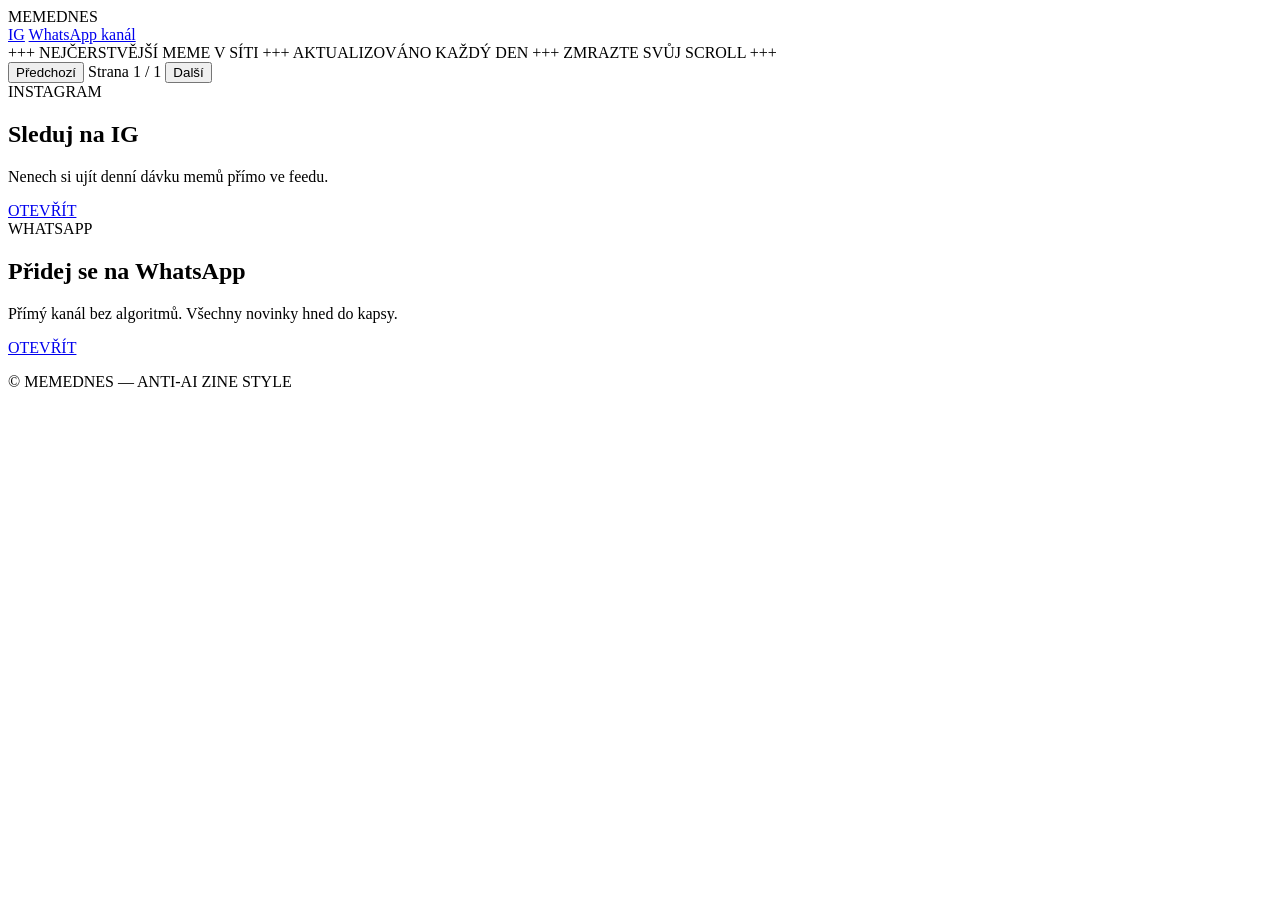
==== index.html @ 29584ed4 "Add initial HTML structure for MEMEDNES site" ====
<!DOCTYPE html>
<html lang="cs">
<head>
    <meta charset="UTF-8">
    <meta name="viewport" content="width=device-width, initial-scale=1.0">
    <title>MEMEDNES</title>
    <!-- Google Fonts -->
    <link rel="preconnect" href="https://fonts.googleapis.com">
    <link rel="preconnect" href="https://fonts.gstatic.com" crossorigin>
    <link href="https://fonts.googleapis.com/css2?family=Anton&family=IBM+Plex+Mono:ital,wght@0,400;0,700;1,400&family=Space+Grotesk:wght@700&display=swap" rel="stylesheet">
    <link rel="stylesheet" href="style.css">
</head>
<body>

    <header class="navbar">
        <div class="logo">MEMEDNES</div>
        <nav class="nav-links">
            <a href="https://instagram.com" target="_blank" class="btn-top">IG</a>
            <a href="https://whatsapp.com" target="_blank" class="btn-top">WhatsApp kanál</a>
        </nav>
    </header>

    <main class="container">
        <div class="ticker">
            <span>+++ NEJČERSTVĚJŠÍ MEME V SÍTI +++ AKTUALIZOVÁNO KAŽDÝ DEN +++ ZMRAZTE SVŮJ SCROLL +++</span>
        </div>

        <section id="meme-feed" class="meme-grid">
            <!-- Memy se načtou dynamicky z script.js -->
        </section>

        <nav class="pagination">
            <button id="btn-prev" class="pg-btn">Předchozí</button>
            <span id="page-info" class="pg-info">Strana 1 / 1</span>
            <button id="btn-next" class="pg-btn">Další</button>
        </nav>

        <section id="promo" class="promo-section">
            <div class="promo-box">
                <div class="promo-tag">INSTAGRAM</div>
                <h2>Sleduj na IG</h2>
                <p>Nenech si ujít denní dávku memů přímo ve feedu.</p>
                <a href="https://instagram.com" target="_blank" class="btn-action">OTEVŘÍT</a>
            </div>
            <div class="promo-box highlight">
                <div class="promo-tag">WHATSAPP</div>
                <h2>Přidej se na WhatsApp</h2>
                <p>Přímý kanál bez algoritmů. Všechny novinky hned do kapsy.</p>
                <a href="https://whatsapp.com" target="_blank" class="btn-action">OTEVŘÍT</a>
            </div>
        </section>
    </main>

    <footer class="footer">
        <p>&copy; MEMEDNES — ANTI-AI ZINE STYLE</p>
    </footer>

    <script src="script.js"></script>
</body>
</html>
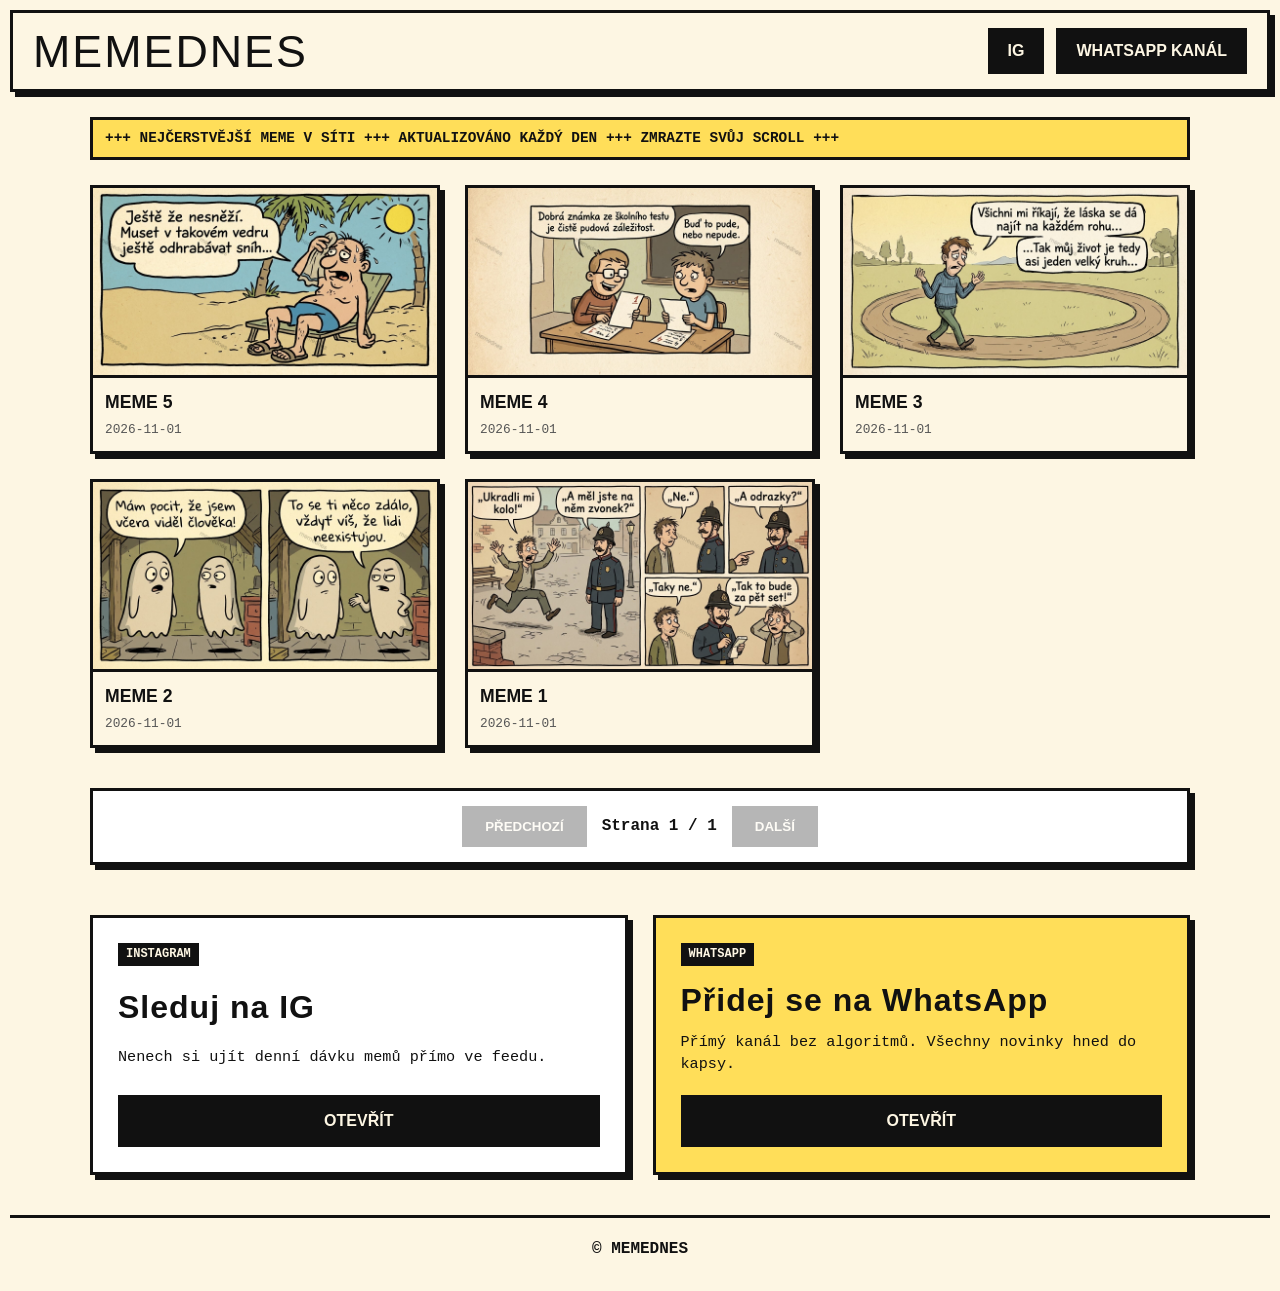
==== commit c5f5c175: "Update footer copyright text" ====
--- a/index.html
+++ b/index.html
@@ -52,7 +52,7 @@
     </main>
 
     <footer class="footer">
-        <p>&copy; MEMEDNES — ANTI-AI ZINE STYLE</p>
+        <p>&copy; MEMEDNES</p>
     </footer>
 
     <script src="script.js"></script>
--- a/style.css
+++ b/style.css
@@ -0,0 +1,264 @@
+/* Brutalist / Newspaper / Zine Reset & Core Variables */
+:root {
+    --bg-color: #fdf6e3;
+    --text-color: #111111;
+    --accent-yellow: #ffde59;
+    --border-width: 3px;
+    --shadow-hard: 5px 5px 0px #111111;
+}
+
+* {
+    box-sizing: border-box;
+    margin: 0;
+    padding: 0;
+}
+
+body {
+    background-color: var(--bg-color);
+    color: var(--text-color);
+    font-family: 'IBM Plex Mono', monospace;
+    line-height: 1.4;
+    padding: 10px;
+}
+
+/* Header & Navbar */
+.navbar {
+    display: flex;
+    justify-content: space-between;
+    align-items: center;
+    border: var(--border-width) solid var(--text-color);
+    background-color: var(--bg-color);
+    padding: 15px 20px;
+    margin-bottom: 25px;
+    box-shadow: var(--shadow-hard);
+}
+
+.logo {
+    font-family: 'Anton', sans-serif;
+    font-size: 2.8rem;
+    letter-spacing: 2px;
+    text-transform: uppercase;
+    line-height: 1;
+}
+
+.nav-links {
+    display: flex;
+    gap: 12px;
+}
+
+.btn-top {
+    display: inline-block;
+    background-color: var(--text-color);
+    color: var(--bg-color);
+    font-family: 'Space Grotesk', sans-serif;
+    font-weight: 700;
+    text-decoration: none;
+    text-transform: uppercase;
+    padding: 10px 18px;
+    border: 2px solid var(--text-color);
+    transition: all 0.1s ease;
+}
+
+.btn-top:hover {
+    background-color: var(--accent-yellow);
+    color: var(--text-color);
+    box-shadow: 3px 3px 0px var(--text-color);
+    transform: translate(-2px, -2px);
+}
+
+/* Container */
+.container {
+    max-width: 1100px;
+    margin: 0 auto;
+}
+
+/* Ticker Banner */
+.ticker {
+    border: var(--border-width) solid var(--text-color);
+    background-color: var(--accent-yellow);
+    padding: 8px 12px;
+    font-weight: 700;
+    font-size: 0.9rem;
+    margin-bottom: 25px;
+    text-transform: uppercase;
+    overflow: hidden;
+    white-space: nowrap;
+}
+
+/* Grid Layout pro Memy */
+.meme-grid {
+    display: grid;
+    grid-template-columns: repeat(auto-fill, minmax(300px, 1fr));
+    gap: 25px;
+    margin-bottom: 30px;
+}
+
+.meme-card {
+    border: var(--border-width) solid var(--text-color);
+    background-color: #fff;
+    box-shadow: var(--shadow-hard);
+    display: flex;
+    flex-direction: column;
+}
+
+.meme-card img {
+    width: 100%;
+    height: auto;
+    display: block;
+    border-bottom: var(--border-width) solid var(--text-color);
+    background-color: #eee;
+}
+
+.meme-info {
+    padding: 12px;
+    background-color: var(--bg-color);
+}
+
+.meme-title {
+    font-family: 'Space Grotesk', sans-serif;
+    font-size: 1.1rem;
+    font-weight: 700;
+    margin-bottom: 6px;
+    text-transform: uppercase;
+}
+
+.meme-date {
+    font-size: 0.8rem;
+    color: #555;
+}
+
+/* Stránkování */
+.pagination {
+    display: flex;
+    justify-content: center;
+    align-items: center;
+    gap: 15px;
+    margin: 40px 0;
+    padding: 15px;
+    border: var(--border-width) solid var(--text-color);
+    background-color: #fff;
+    box-shadow: var(--shadow-hard);
+}
+
+.pg-btn {
+    background-color: var(--text-color);
+    color: var(--bg-color);
+    border: var(--border-width) solid var(--text-color);
+    font-family: 'Space Grotesk', sans-serif;
+    font-weight: 700;
+    padding: 10px 20px;
+    cursor: pointer;
+    text-transform: uppercase;
+}
+
+.pg-btn:hover:not(:disabled) {
+    background-color: var(--accent-yellow);
+    color: var(--text-color);
+}
+
+.pg-btn:disabled {
+    opacity: 0.3;
+    cursor: not-allowed;
+}
+
+.pg-info {
+    font-weight: 700;
+    font-size: 1rem;
+}
+
+/* Promo Sekce */
+.promo-section {
+    display: grid;
+    grid-template-columns: repeat(auto-fit, minmax(300px, 1fr));
+    gap: 25px;
+    margin-top: 50px;
+    margin-bottom: 30px;
+}
+
+.promo-box {
+    border: var(--border-width) solid var(--text-color);
+    background-color: #fff;
+    padding: 25px;
+    box-shadow: var(--shadow-hard);
+    position: relative;
+    display: flex;
+    flex-direction: column;
+    justify-content: space-between;
+}
+
+.promo-box.highlight {
+    background-color: var(--accent-yellow);
+}
+
+.promo-tag {
+    display: inline-block;
+    align-self: flex-start;
+    background-color: var(--text-color);
+    color: var(--bg-color);
+    font-size: 0.75rem;
+    font-weight: 700;
+    padding: 3px 8px;
+    margin-bottom: 12px;
+}
+
+.promo-box h2 {
+    font-family: 'Anton', sans-serif;
+    font-size: 2rem;
+    margin-bottom: 10px;
+    letter-spacing: 1px;
+}
+
+.promo-box p {
+    margin-bottom: 20px;
+    font-size: 0.95rem;
+}
+
+.btn-action {
+    display: inline-block;
+    text-align: center;
+    background-color: var(--text-color);
+    color: var(--bg-color);
+    font-family: 'Space Grotesk', sans-serif;
+    font-weight: 700;
+    text-decoration: none;
+    padding: 12px 20px;
+    border: var(--border-width) solid var(--text-color);
+    transition: all 0.1s ease;
+}
+
+.btn-action:hover {
+    background-color: var(--accent-yellow);
+    color: var(--text-color);
+    box-shadow: 4px 4px 0px var(--text-color);
+    transform: translate(-2px, -2px);
+}
+
+.promo-box.highlight .btn-action:hover {
+    background-color: #fff;
+    color: var(--text-color);
+}
+
+/* Footer */
+.footer {
+    text-align: center;
+    padding: 20px;
+    border-top: var(--border-width) solid var(--text-color);
+    margin-top: 40px;
+    font-weight: 700;
+}
+
+/* Responsive Styles */
+@media (max-width: 600px) {
+    .navbar {
+        flex-direction: column;
+        gap: 15px;
+        align-items: flex-start;
+    }
+    .logo {
+        font-size: 2.2rem;
+    }
+    .pagination {
+        flex-direction: column;
+        gap: 10px;
+    }
+}
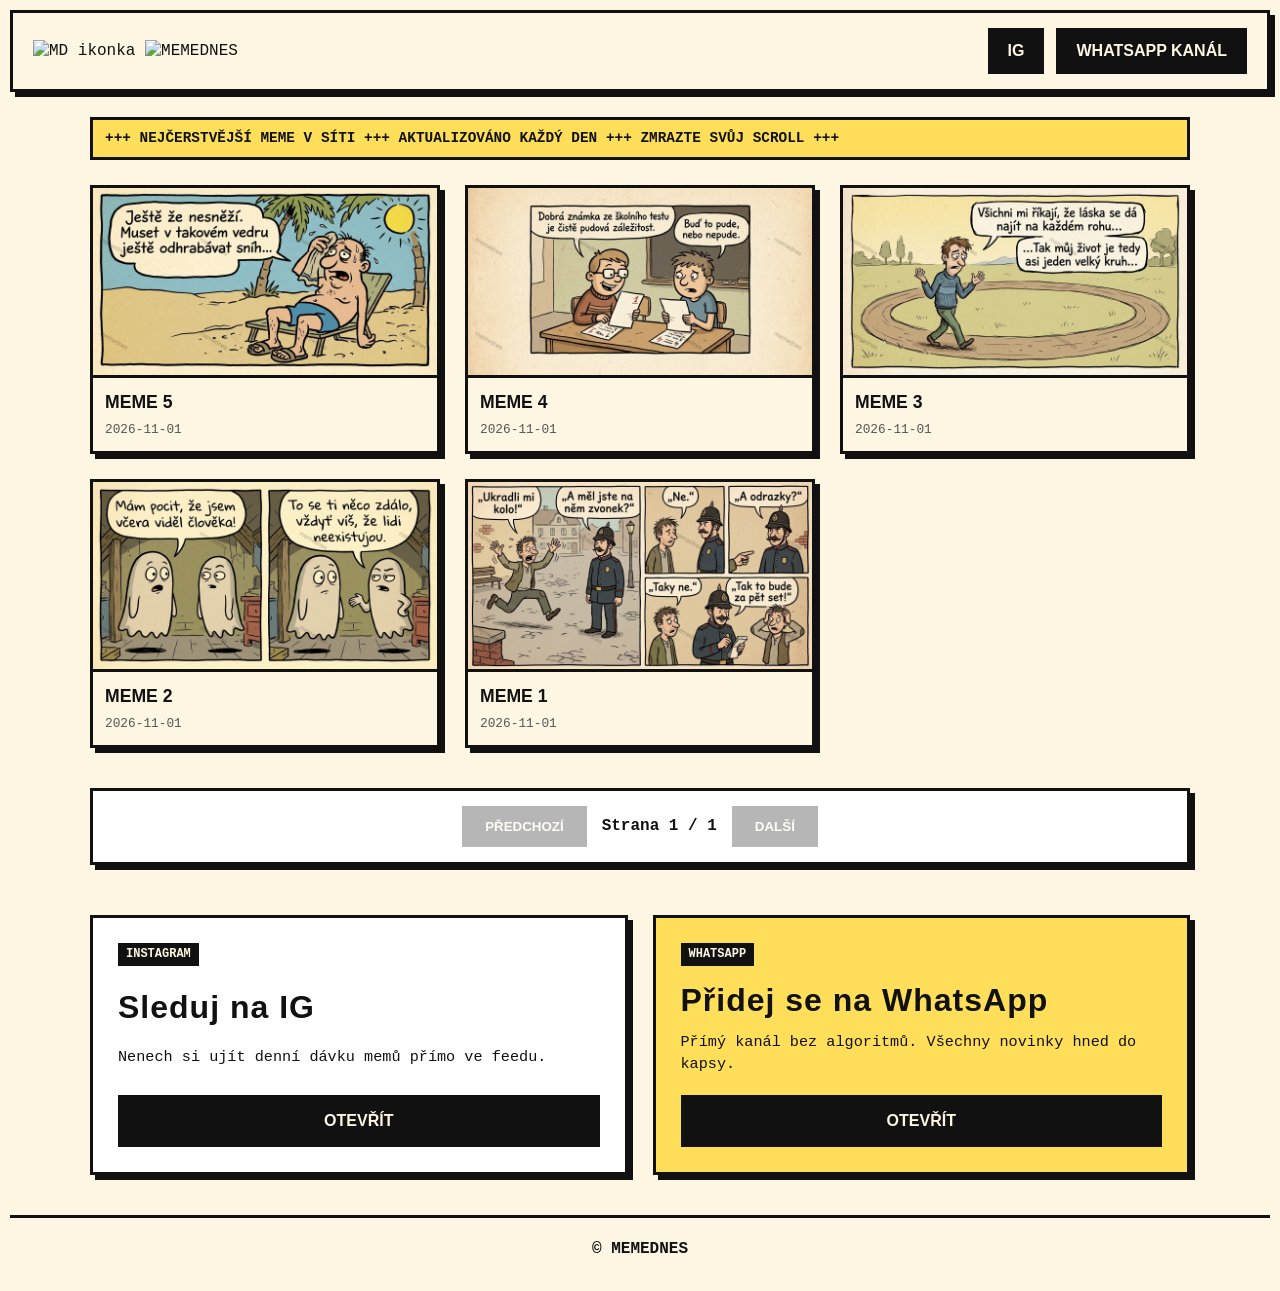
==== commit 4cde9bef: "Update index.html" ====
--- a/index.html
+++ b/index.html
@@ -4,6 +4,8 @@
     <meta charset="UTF-8">
     <meta name="viewport" content="width=device-width, initial-scale=1.0">
     <title>MEMEDNES</title>
+    <!-- Favicon (malé logo jako ikona v záložce prohlížeče) -->
+    <link rel="icon" type="image/png" href="logo_male.png">
     <!-- Google Fonts -->
     <link rel="preconnect" href="https://fonts.googleapis.com">
     <link rel="preconnect" href="https://fonts.gstatic.com" crossorigin>
@@ -13,7 +15,10 @@
 <body>
 
     <header class="navbar">
-        <div class="logo">MEMEDNES</div>
+        <div class="logo-container">
+            <img src="logo_male.png" alt="MD ikonka" class="logo-icon">
+            <img src="logo_velke.png" alt="MEMEDNES" class="logo-main">
+        </div>
         <nav class="nav-links">
             <a href="https://instagram.com" target="_blank" class="btn-top">IG</a>
             <a href="https://whatsapp.com" target="_blank" class="btn-top">WhatsApp kanál</a>
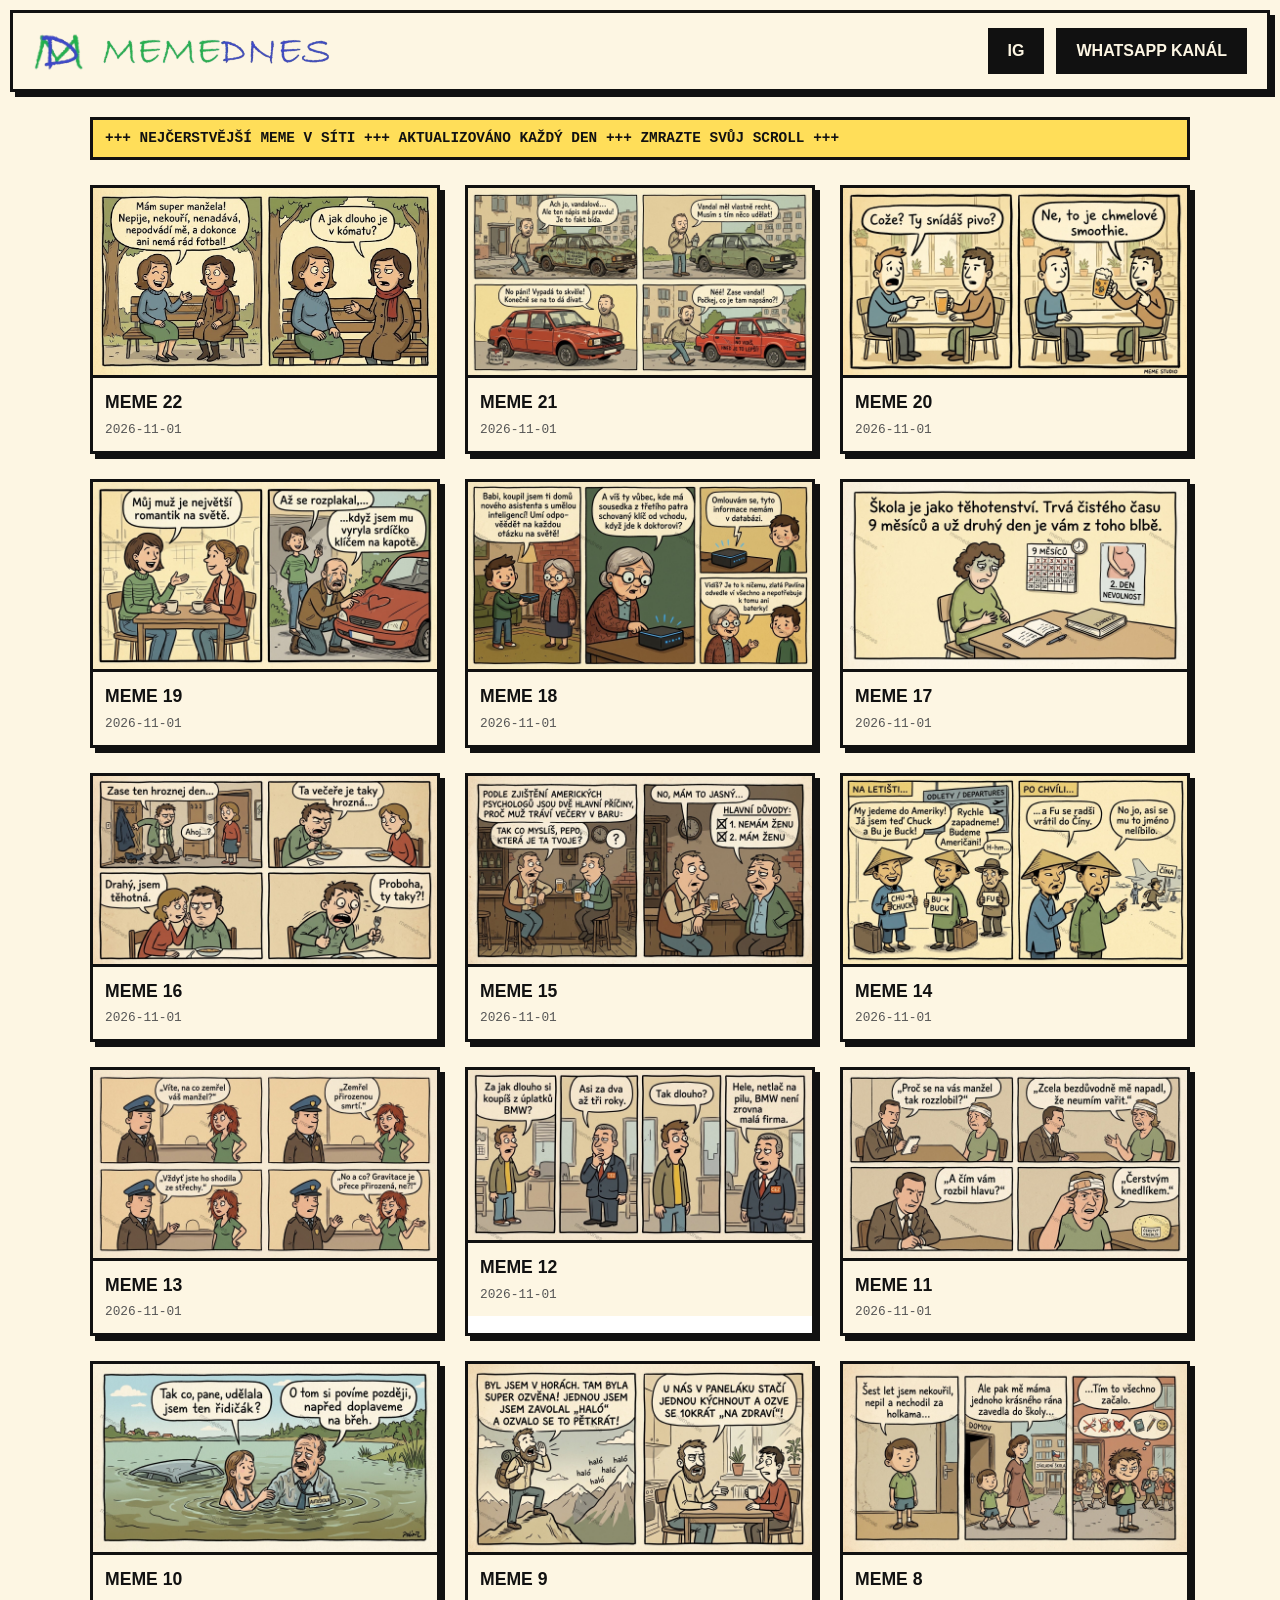
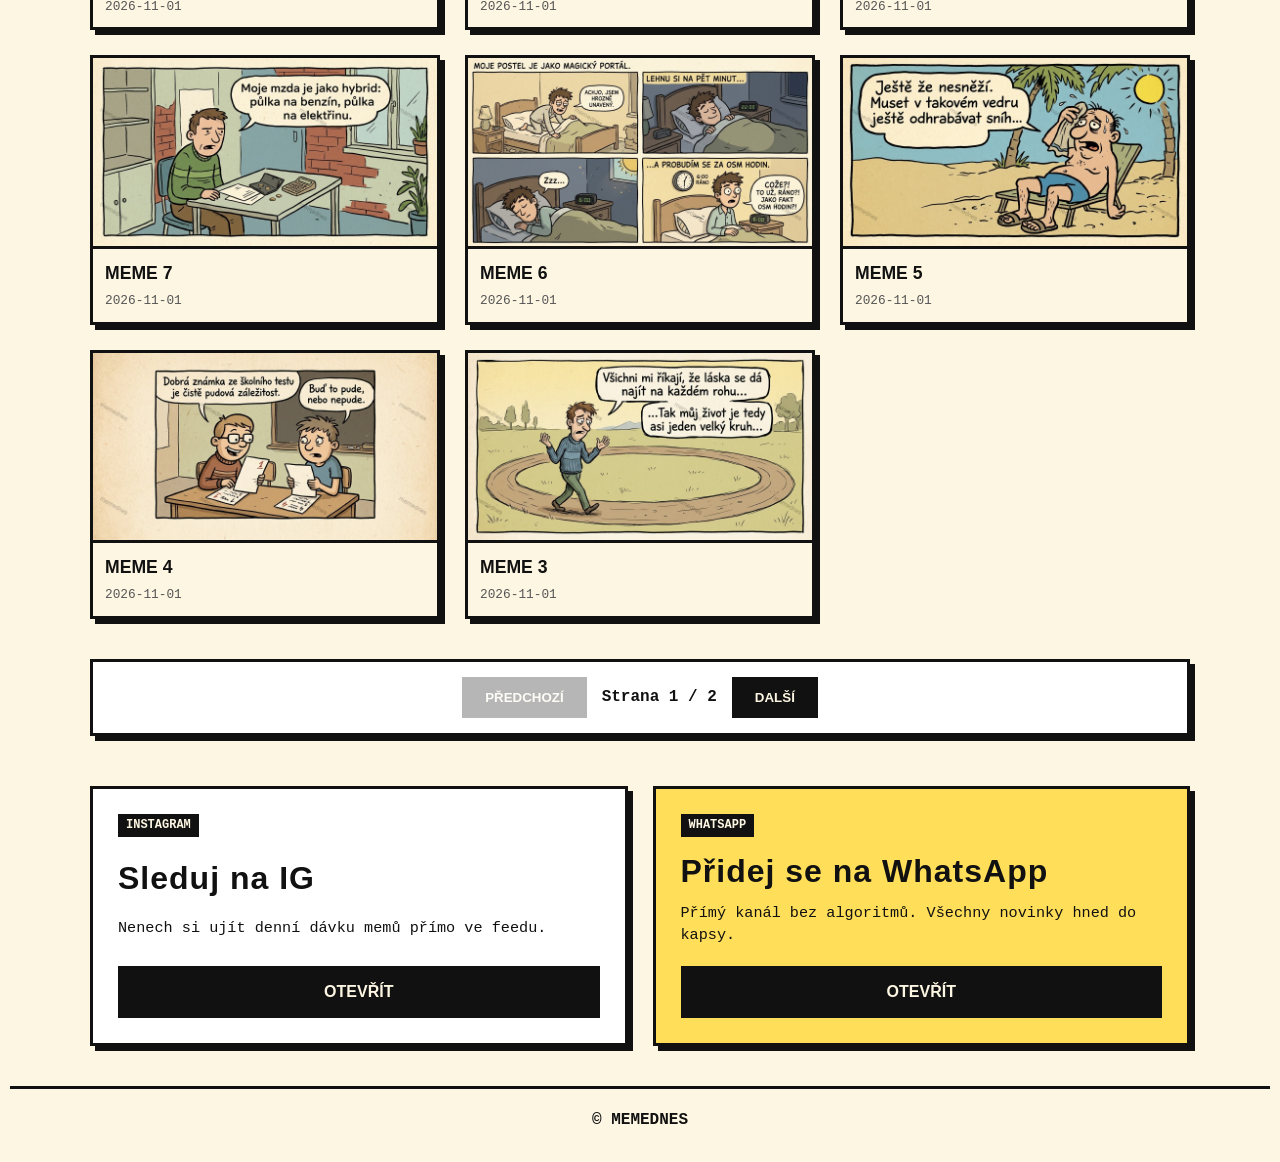
==== commit 9873e075: "Update index.html" ====
--- a/index.html
+++ b/index.html
@@ -21,7 +21,7 @@
         </div>
         <nav class="nav-links">
             <a href="https://instagram.com" target="_blank" class="btn-top">IG</a>
-            <a href="https://whatsapp.com" target="_blank" class="btn-top">WhatsApp kanál</a>
+            <a href="https://whatsapp.com/channel/0029VbCaHX0Lo4hpjFDUaN3O" target="_blank" class="btn-top">WhatsApp kanál</a>
         </nav>
     </header>
 
--- a/style.css
+++ b/style.css
@@ -33,12 +33,22 @@
     box-shadow: var(--shadow-hard);
 }
 
-.logo {
-    font-family: 'Anton', sans-serif;
-    font-size: 2.8rem;
-    letter-spacing: 2px;
-    text-transform: uppercase;
-    line-height: 1;
+.logo-container {
+    display: flex;
+    align-items: center;
+    gap: 15px;
+}
+
+.logo-icon {
+    height: 45px;
+    width: auto;
+    object-fit: contain;
+}
+
+.logo-main {
+    height: 40px;
+    width: auto;
+    object-fit: contain;
 }
 
 .nav-links {
@@ -254,8 +264,11 @@
         gap: 15px;
         align-items: flex-start;
     }
-    .logo {
-        font-size: 2.2rem;
+    .logo-main {
+        height: 30px;
+    }
+    .logo-icon {
+        height: 35px;
     }
     .pagination {
         flex-direction: column;
